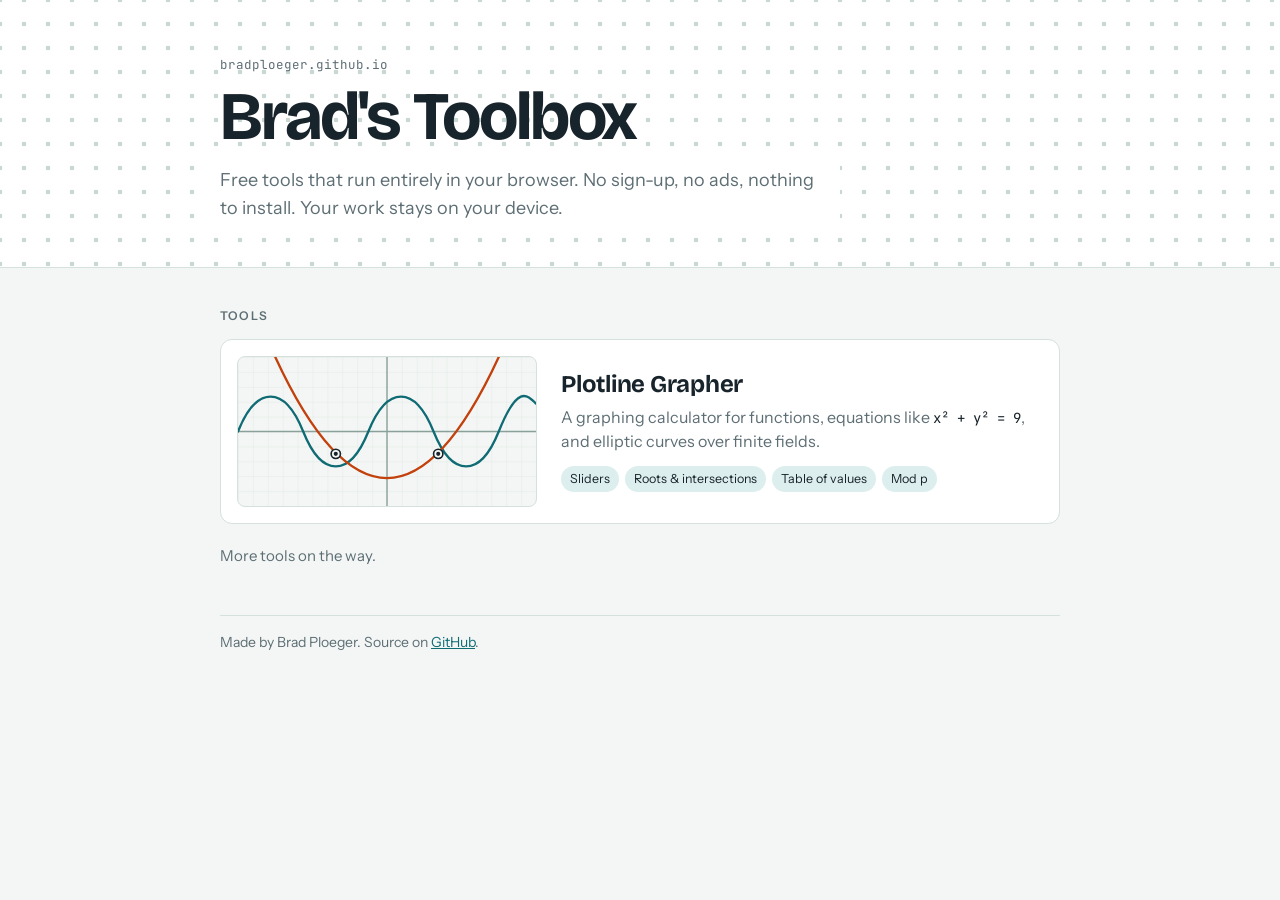
==== index.html @ 74db9fd8 "Launch Brad's Toolbox with Plotline Grapher Home page listing free browser tools, plus the Plotline " ====
<!doctype html>
<html lang="en">
<head>
<meta charset="utf-8">
<meta name="viewport" content="width=device-width, initial-scale=1, viewport-fit=cover">
<title>Brad's Toolbox</title>
<meta name="description" content="Free tools that run in your browser. No sign-up, no ads, nothing to install.">
<meta property="og:title" content="Brad's Toolbox">
<meta property="og:description" content="Free tools that run in your browser. No sign-up, no ads, nothing to install.">
<link rel="icon" href="/assets/favicon.svg" type="image/svg+xml">
<link rel="preconnect" href="https://fonts.googleapis.com">
<link rel="stylesheet" href="https://fonts.googleapis.com/css2?family=Bricolage+Grotesque:opsz,wght@12..96,500;12..96,700&family=Instrument+Sans:wght@400;500;600&family=JetBrains+Mono:wght@400&display=swap">
<link rel="stylesheet" href="/assets/site.css">
</head>
<body>
  <header class="band">
    <div class="wrap">
      <p class="eyebrow">bradploeger.github.io</p>
      <h1>Brad's Toolbox</h1>
      <p class="lede">Free tools that run entirely in your browser. No sign-up, no ads, nothing to install. Your work stays on your device.</p>
    </div>
  </header>

  <main class="wrap">
    <h2 class="section">Tools</h2>
    <ul class="tools">
      <!-- To add a tool: copy this <li>, point it at /tools/<name>/ and swap the preview. -->
      <li>
        <a class="tool" href="/tools/grapher/">
          <svg class="preview" viewBox="0 0 320 160" aria-hidden="true">
            <defs>
              <pattern id="g" width="16" height="16" patternUnits="userSpaceOnUse"><path d="M16 0H0V16" fill="none" stroke="var(--grid)" stroke-width="1"/></pattern>
            </defs>
            <rect width="320" height="160" fill="url(#g)"/>
            <path d="M0 80H320M160 0V160" stroke="var(--axis)" stroke-width="1.5"/>
            <path d="M0 80 C 20 30, 50 30, 70 80 S 120 130, 140 80 S 190 30, 210 80 S 260 130, 280 80 S 310 40, 320 50" fill="none" stroke="var(--c1)" stroke-width="2.5" stroke-linecap="round"/>
            <path d="M40 0 Q 160 260 280 0" fill="none" stroke="var(--c2)" stroke-width="2.5" stroke-linecap="round"/>
            <circle cx="105" cy="104" r="5" fill="var(--paper)" stroke="var(--ink)" stroke-width="1.75"/><circle cx="105" cy="104" r="2.2" fill="var(--ink)"/>
            <circle cx="215" cy="104" r="5" fill="var(--paper)" stroke="var(--ink)" stroke-width="1.75"/><circle cx="215" cy="104" r="2.2" fill="var(--ink)"/>
          </svg>
          <div class="body">
            <h3>Plotline Grapher</h3>
            <p>A graphing calculator for functions, equations like <code>x² + y² = 9</code>, and elliptic curves over finite fields.</p>
            <ul class="tags"><li>Sliders</li><li>Roots &amp; intersections</li><li>Table of values</li><li>Mod p</li></ul>
          </div>
        </a>
      </li>
    </ul>
    <p class="more">More tools on the way.</p>
  </main>

  <footer class="wrap foot">
    <p>Made by Brad Ploeger. Source on <a href="https://github.com/bradploeger/bradploeger.github.io">GitHub</a>.</p>
  </footer>
</body>
</html>
---- assets/site.css ----
/* Brad's Toolbox — shared site styles.
   Layout: pegboard header band, then a single column of tool cards. */
:root {
  --paper: #f3f6f4;
  --panel: #ffffff;
  --ink: #18242b;
  --muted: #5d6e74;
  --rule: #d5e1dc;
  --grid: #e1eae6;
  --axis: #8aa19b;
  --accent: #0f6b74;
  --accent-soft: #dcefee;
  --peg: #c9d8d2;
  --c1: #0f6b74;
  --c2: #c2410c;
  --font-display: "Bricolage Grotesque", "Instrument Sans", system-ui, sans-serif;
  --font-ui: "Instrument Sans", system-ui, -apple-system, "Segoe UI", sans-serif;
  --font-math: "JetBrains Mono", ui-monospace, Menlo, Consolas, monospace;
}
@media (prefers-color-scheme: dark) {
  :root {
    --paper: #0f1719; --panel: #152024; --ink: #e2ece9; --muted: #8fa3a6; --rule: #24353a;
    --grid: #1b2b2f; --axis: #4d6a6e; --accent: #4fc3c9; --accent-soft: #173a3d; --peg: #22363b;
    --c1: #4fc3c9; --c2: #fb923c;
    color-scheme: dark;
  }
}

* { box-sizing: border-box; }
html { -webkit-text-size-adjust: 100%; }
body { margin: 0; background: var(--paper); color: var(--ink); font: 16px/1.55 var(--font-ui); }
a { color: var(--accent); }
.wrap { max-width: 880px; margin: 0 auto; padding-left: max(20px, env(safe-area-inset-left, 0px)); padding-right: max(20px, env(safe-area-inset-right, 0px)); }

.band {
  background-color: var(--panel);
  background-image: radial-gradient(circle, var(--peg) 2.2px, transparent 2.6px);
  background-size: 24px 24px;
  background-position: 12px 12px;
  border-bottom: 1px solid var(--rule);
  padding-top: env(safe-area-inset-top, 0px);
}
.band .wrap { padding-block: 56px 44px; }
.eyebrow { margin: 0 0 10px; font: 12.5px var(--font-math); color: var(--muted); }
h1 { margin: 0; font: 700 clamp(40px, 8vw, 68px)/1 var(--font-display); letter-spacing: -0.03em; text-wrap: balance; }
.lede { max-width: 34em; margin: 16px 0 0; font-size: 18px; color: var(--muted); background: var(--panel); box-shadow: 0 0 0 8px var(--panel); border-radius: 2px; }

.section { margin: 40px 0 16px; font: 600 12px var(--font-ui); letter-spacing: 0.1em; text-transform: uppercase; color: var(--muted); }
.tools { list-style: none; margin: 0; padding: 0; display: grid; gap: 20px; }
.tool { display: grid; grid-template-columns: minmax(0, 300px) 1fr; gap: 24px; align-items: center; padding: 16px; background: var(--panel); border: 1px solid var(--rule); border-radius: 12px; color: inherit; text-decoration: none; transition: border-color .15s, transform .15s; }
.tool:hover { border-color: var(--accent); transform: translateY(-2px); }
.tool:focus-visible { outline: 2px solid var(--accent); outline-offset: 2px; }
.preview { display: block; width: 100%; max-width: 100%; height: auto; border-radius: 8px; background: var(--paper); border: 1px solid var(--rule); }
.body { min-width: 0; }
.body h3 { margin: 0 0 6px; font: 700 24px/1.15 var(--font-display); letter-spacing: -0.01em; }
.body p { margin: 0 0 12px; color: var(--muted); }
.body code { font: 14px var(--font-math); color: var(--ink); }
.tags { list-style: none; margin: 0; padding: 0; display: flex; flex-wrap: wrap; gap: 6px; }
.tags li { font-size: 12.5px; padding: 3px 9px; border-radius: 999px; background: var(--accent-soft); color: var(--ink); }
.more { margin: 20px 0 0; color: var(--muted); font-size: 15px; }

.foot { padding-block: 48px calc(32px + env(safe-area-inset-bottom, 0px)); color: var(--muted); font-size: 14px; }
.foot p { margin: 0; border-top: 1px solid var(--rule); padding-top: 16px; }

@media (max-width: 640px) {
  .tool { grid-template-columns: 1fr; gap: 14px; }
  .band .wrap { padding-block: 40px 32px; }
}
@media (prefers-reduced-motion: reduce) { .tool { transition: none; } .tool:hover { transform: none; } }
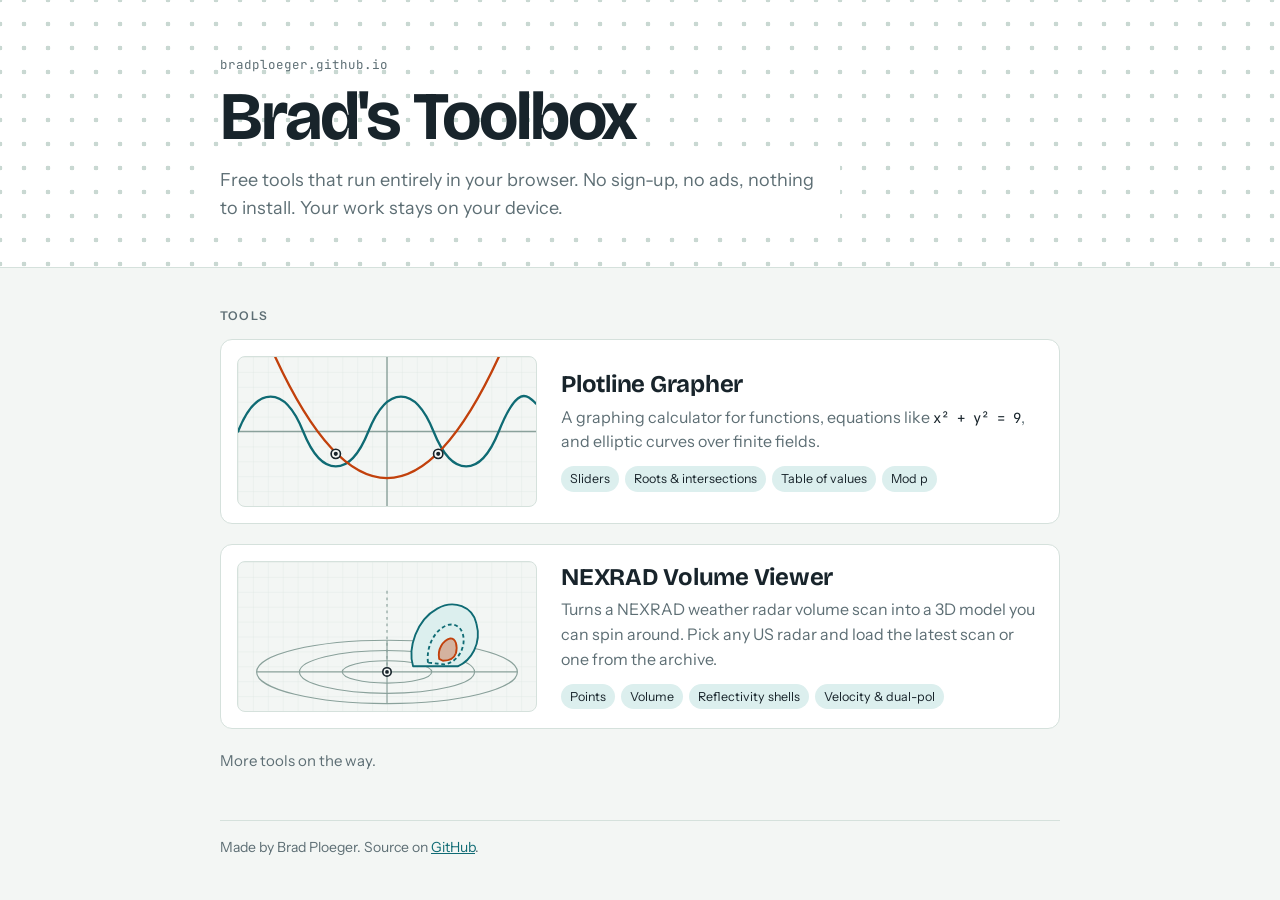
==== commit f64d7167: "Add NEXRAD Volume Viewer tool 3D viewer for NEXRAD Level II radar volumes at /tools/nexrad/, with th" ====
--- a/index.html
+++ b/index.html
@@ -45,6 +45,34 @@
           </div>
         </a>
       </li>
+      <li>
+        <a class="tool" href="/tools/nexrad/">
+          <svg class="preview" viewBox="0 0 320 160" aria-hidden="true">
+            <defs>
+              <pattern id="g2" width="16" height="16" patternUnits="userSpaceOnUse"><path d="M16 0H0V16" fill="none" stroke="var(--grid)" stroke-width="1"/></pattern>
+            </defs>
+            <rect width="320" height="160" fill="url(#g2)"/>
+            <g fill="none" stroke="var(--axis)" stroke-width="1.25">
+              <ellipse cx="160" cy="118" rx="140" ry="34"/>
+              <ellipse cx="160" cy="118" rx="94" ry="23"/>
+              <ellipse cx="160" cy="118" rx="48" ry="12"/>
+              <path d="M20 118H300M160 84V152"/>
+            </g>
+            <path d="M160 118 L 160 28" stroke="var(--axis)" stroke-width="1.25" stroke-dasharray="3 4"/>
+            <g stroke-linejoin="round" stroke-width="2">
+              <path d="M188 112 C 182 92, 192 62, 214 50 C 232 40, 252 48, 256 66 C 262 88, 250 106, 236 112 Z" fill="var(--accent-soft)" stroke="var(--c1)"/>
+              <path d="M204 108 C 202 92, 210 74, 224 68 C 236 64, 244 74, 242 88 C 240 100, 232 108, 222 110 Z" fill="none" stroke="var(--c1)" stroke-dasharray="4 3"/>
+              <path d="M216 104 C 214 94, 220 84, 228 82 C 234 82, 236 90, 234 98 C 232 104, 226 106, 220 106 Z" fill="var(--c2)" stroke="var(--c2)" fill-opacity="0.35"/>
+            </g>
+            <circle cx="160" cy="118" r="4.5" fill="var(--paper)" stroke="var(--ink)" stroke-width="1.75"/><circle cx="160" cy="118" r="2" fill="var(--ink)"/>
+          </svg>
+          <div class="body">
+            <h3>NEXRAD Volume Viewer</h3>
+            <p>Turns a NEXRAD weather radar volume scan into a 3D model you can spin around. Pick any US radar and load the latest scan or one from the archive.</p>
+            <ul class="tags"><li>Points</li><li>Volume</li><li>Reflectivity shells</li><li>Velocity &amp; dual-pol</li></ul>
+          </div>
+        </a>
+      </li>
     </ul>
     <p class="more">More tools on the way.</p>
   </main>
